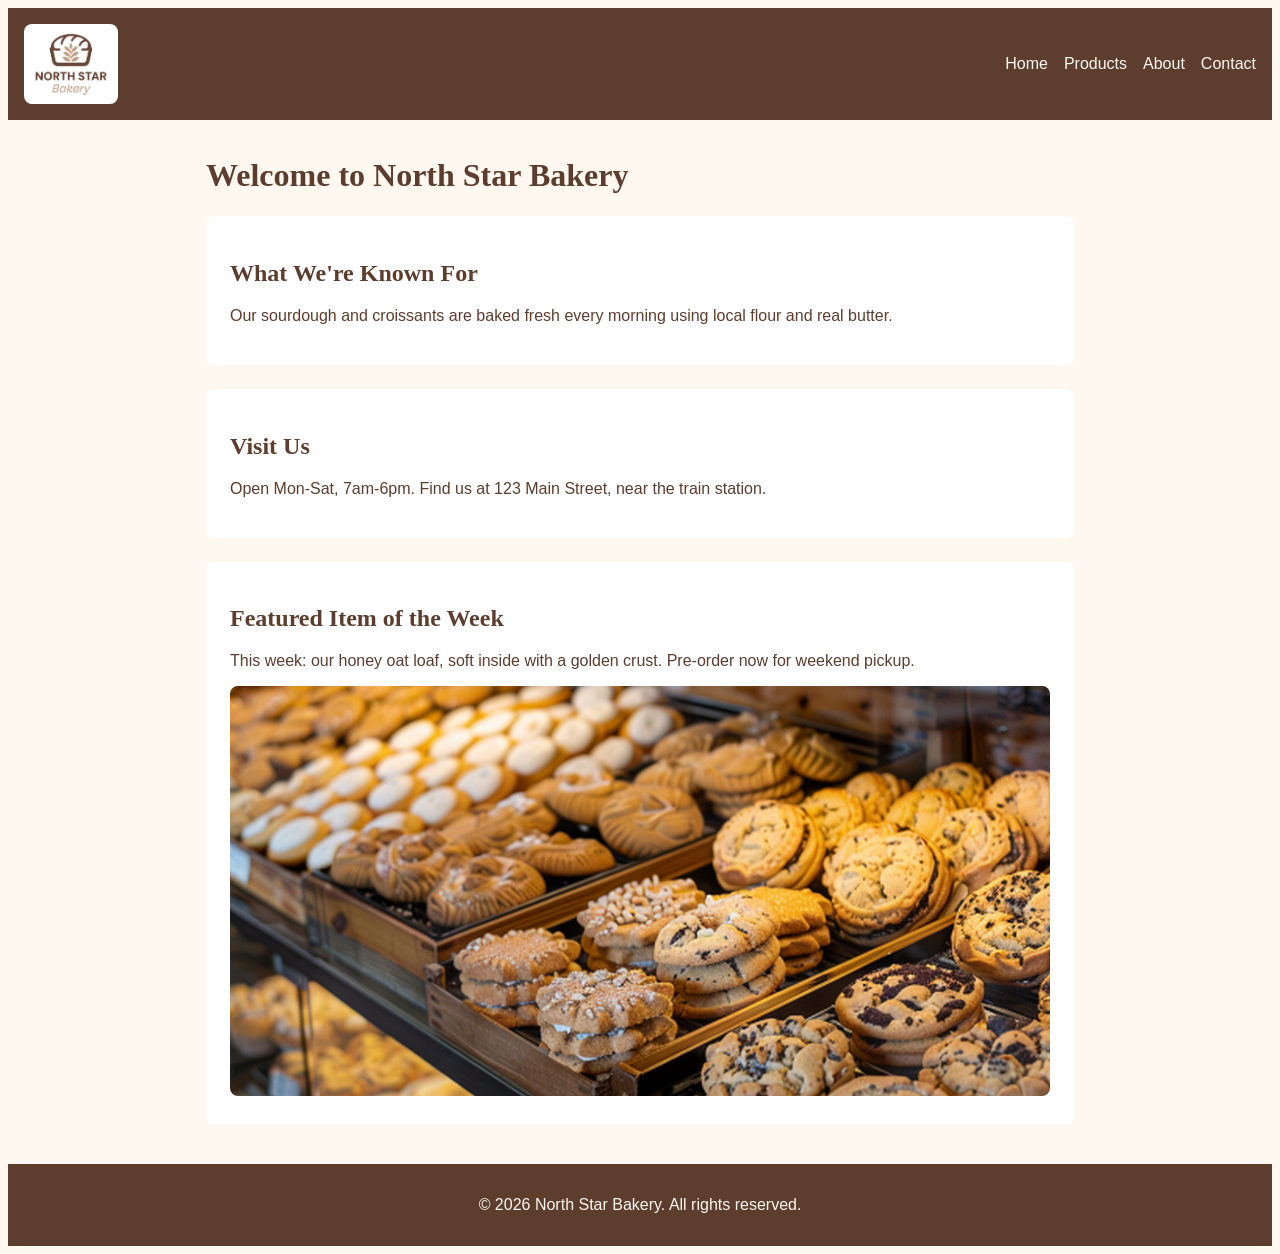
==== index.html @ faf7ab8d "Add css styling and responsive layout" ====
<!DOCTYPE html>
<html lang="en">
<head>
    <meta charset="UTF-8">
    <meta name="viewport" content="width=device-width, initial-scale=1.0">
    <title>North Star Bakery | Home</title>
    <link rel="stylesheet" href="css/style.css">
</head>
<body>
    <header>
        <img src="media/bakery-logo_c.png" alt="North Star Bakery logo">
        <nav>
            <ul>
                <li>
                    <a href="index.html">Home</a>
                </li>
                <li>
                    <a href="products.html">Products</a>
                </li>
                <li>
                    <a href="about.html">About</a>
                </li>
                <li>
                    <a href="contact.html">Contact</a>
                </li>
            </ul>
        </nav>
    </header>
    <main>
        <h1>Welcome to North Star Bakery</h1>
        <section class="popular-products">
            <h2>What We're Known For</h2>
            <p>Our sourdough and croissants are baked fresh every morning using local flour and real butter.</p>
        </section>

        <section class="timing">
            <h2>Visit Us</h2>
            <p>Open Mon-Sat, 7am-6pm. Find us at 123 Main Street, near the train station.</p>
        </section>

        <section class="productOfTheWeek">
            <h2>Featured Item of the Week</h2>
            <p>This week: our honey oat loaf, soft inside with a golden crust. Pre-order now for weekend pickup.</p>
            <picture>
                <source media="(min-width: 800px)" srcset="media/bakery-feature-large_c.png">
                <img src="media/bakery-feature-small_c.png" alt="Freshly baked honey oat loaf with a golden crust">
            </picture>
        </section>


    </main>

    <footer>
        <p>&copy; 2026 North Star Bakery. All rights reserved.</p>
    </footer>


</body>
</html>
---- css/style.css ----
* {
    box-sizing: border-box;
}

body{
    background-color: #FFF8F0 ;
    color: #5C3D2E;
    font-family: Arial, sans-serif;
}

h1 , h2 {
    font-family:Georgia,serif;
    color:#5C3D2E;
}


header{
    background-color: #5C3D2E;
    color: #FFF8F0;
    padding: 1rem;
    display: flex;
    justify-content: space-between;
    align-items: center;
}

header img{
    height: 80px;
}
nav a {
    color: #FFF8F0;
    text-decoration: none;
}

nav a:hover {
    color: #FFD700;
}

nav ul {
    display: flex;
    gap: 1rem;
    list-style-type: none;
    padding: 0;
    flex-direction: column;
}


main{
    padding:1rem;
    max-width: 900px;
    margin: 0 auto;
}

section {
    background-color: #FFFFFF;
    padding: 1.5rem;
    margin-bottom: 1.5rem;
    border-radius: 8px;
}

img , video {
    max-width:100%;
    height : auto;
    border-radius: 8px;
}

label{
    display: block;
    margin-bottom: 0.5rem;
}

input, select, textarea{
    width: 100%;
    padding: 0.5rem;
  
}

button{
    background-color: #5C3D2E;
    color: #FFF8F0;
    border: none;
    padding: 1rem;
  
    margin-top: 1rem;
   
}

footer {
    background-color:#5C3D2E;
    color: #FFF8F0;
    text-align: center;
    padding: 1rem;
}



@media (min-width: 768px) {
    nav ul {
        flex-direction: row;
     
    }
}
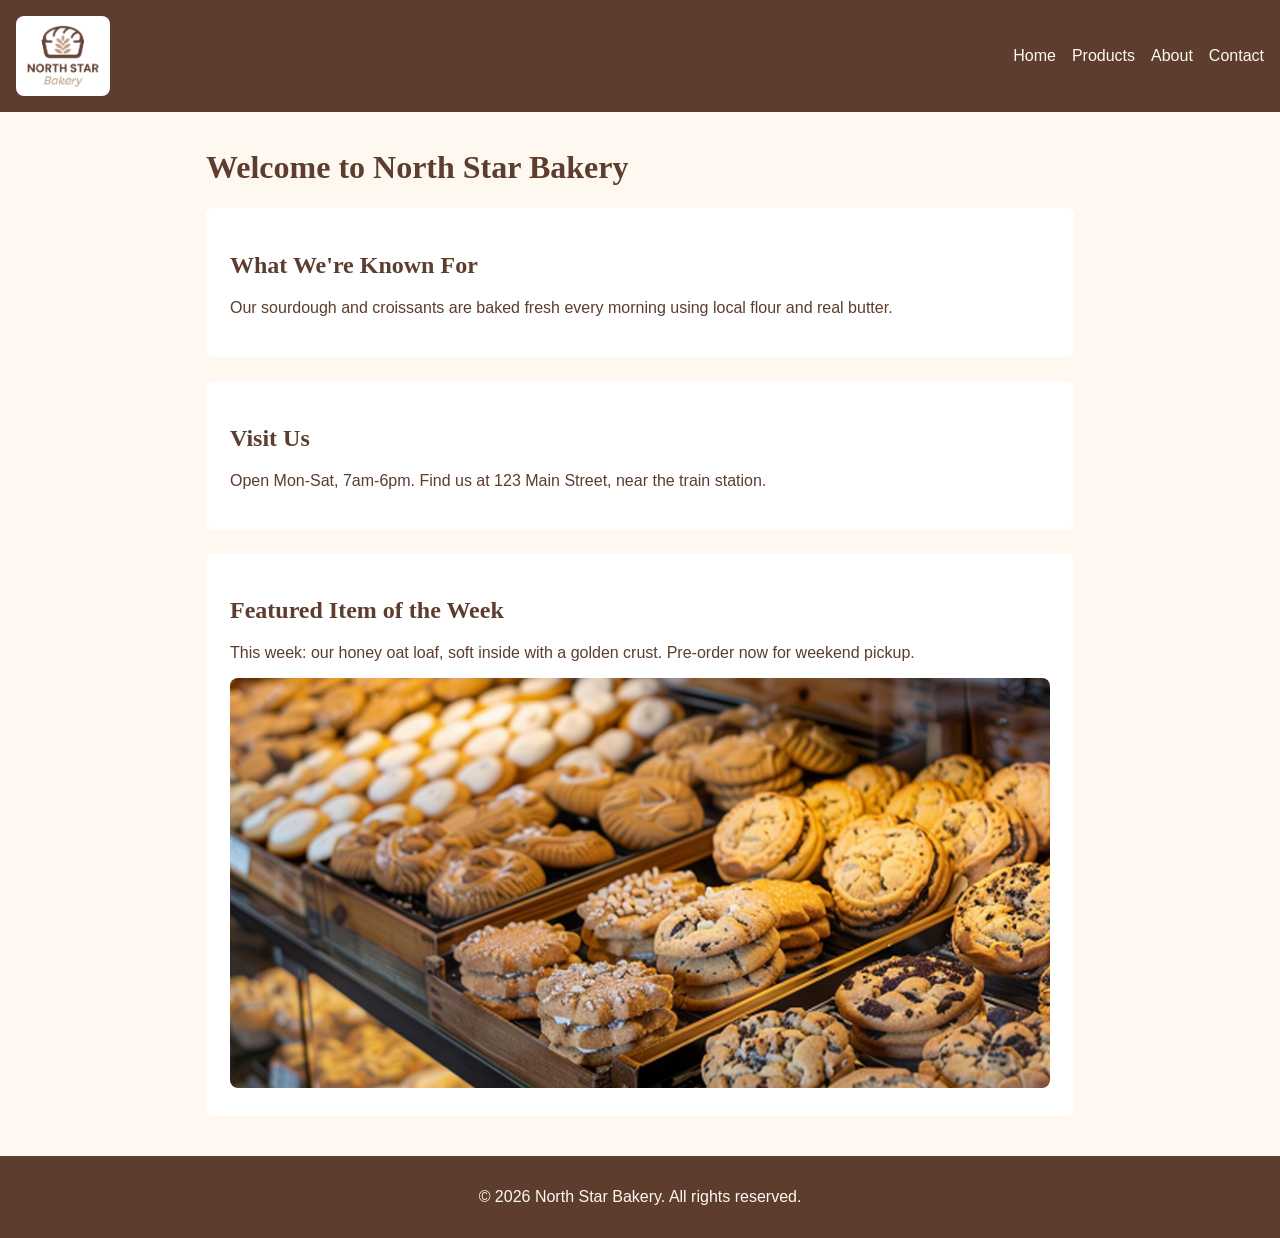
==== commit c401bf0b: "add js" ====
--- a/index.html
+++ b/index.html
@@ -5,6 +5,7 @@
     <meta name="viewport" content="width=device-width, initial-scale=1.0">
     <title>North Star Bakery | Home</title>
     <link rel="stylesheet" href="css/style.css">
+    <script src="js/script.js" defer></script>
 </head>
 <body>
     <header>
--- a/css/style.css
+++ b/css/style.css
@@ -6,6 +6,10 @@
     background-color: #FFF8F0 ;
     color: #5C3D2E;
     font-family: Arial, sans-serif;
+    margin: 0;
+    min-height: 100vh;
+    display: flex;
+    flex-direction: column;
 }
 
 h1 , h2 {
@@ -48,6 +52,7 @@
     padding:1rem;
     max-width: 900px;
     margin: 0 auto;
+    flex: 1;
 }
 
 section {
@@ -92,6 +97,14 @@
 }
 
 
+.error-message {
+    display: block;
+    color: #5C3D2E;
+    font-weight: bold;
+    font-size: 0.9rem;
+    margin-bottom: 0.5rem;
+}
+
 
 @media (min-width: 768px) {
     nav ul {
